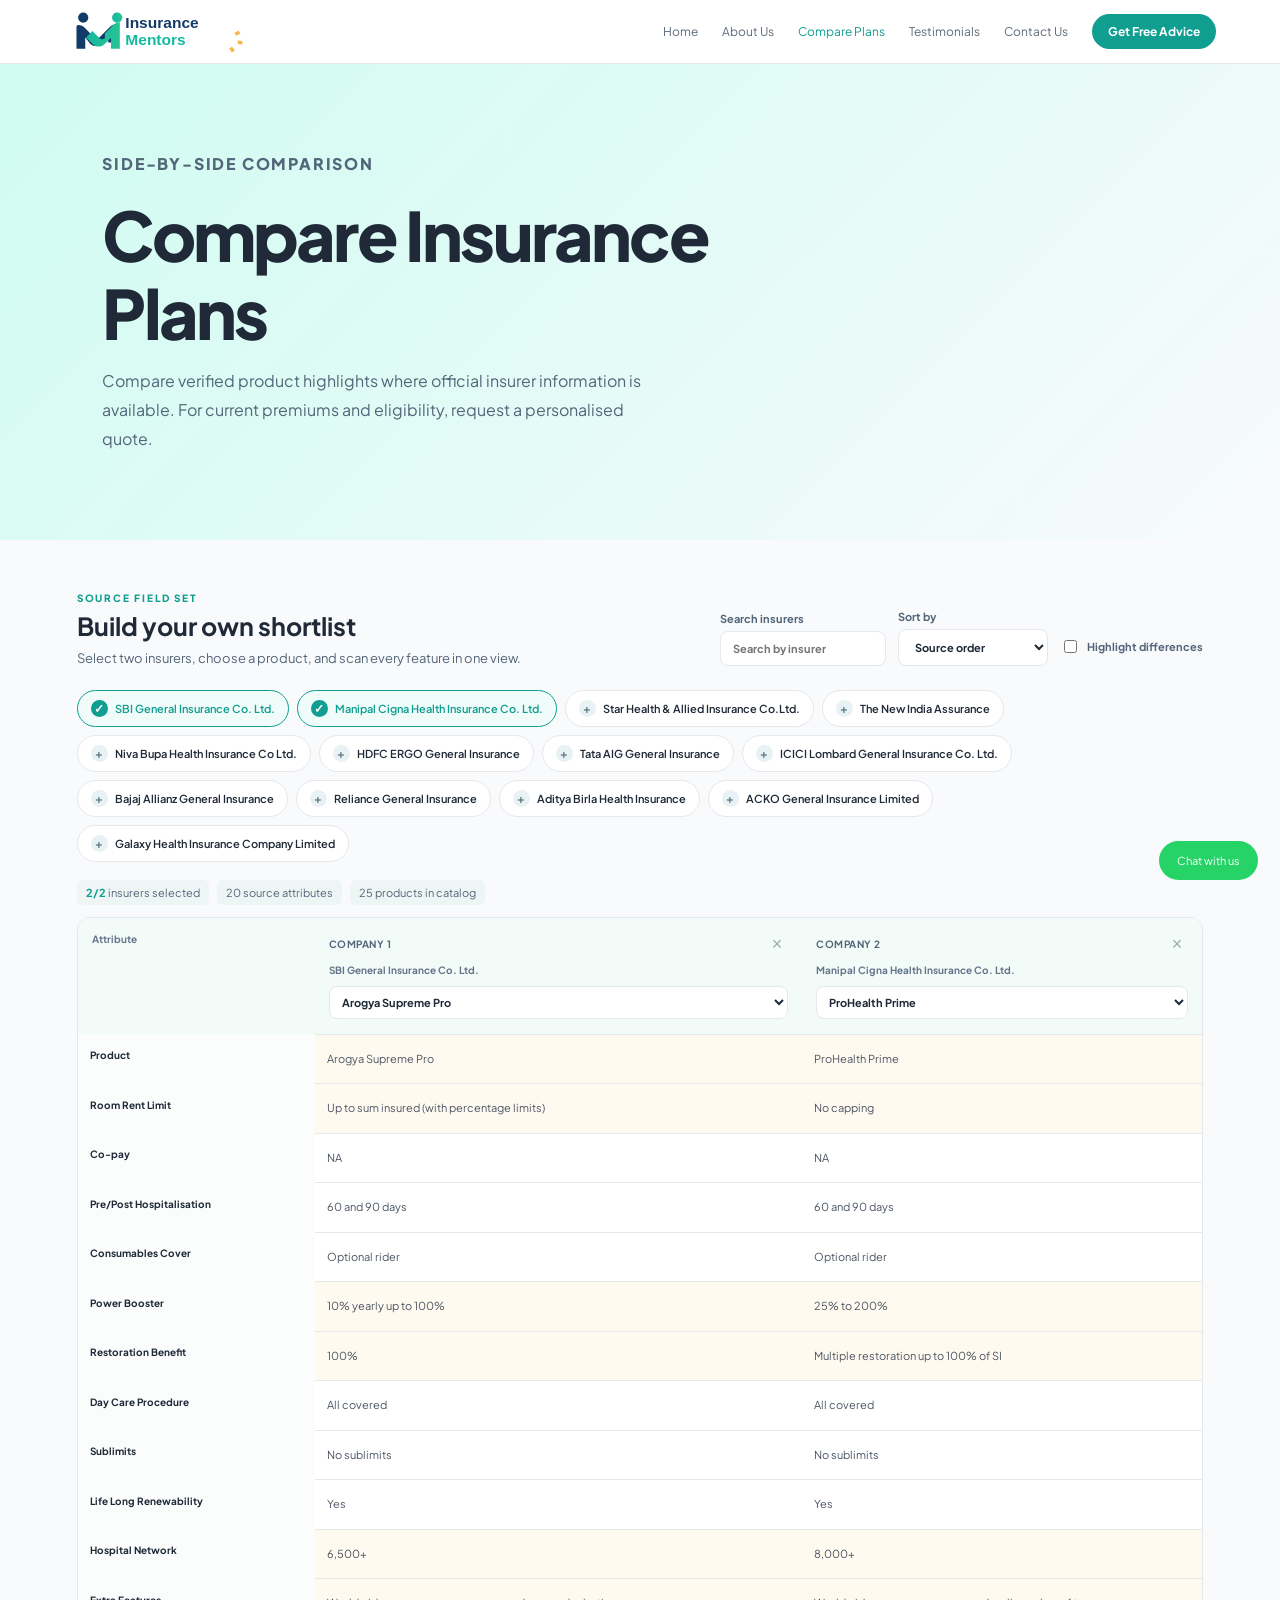
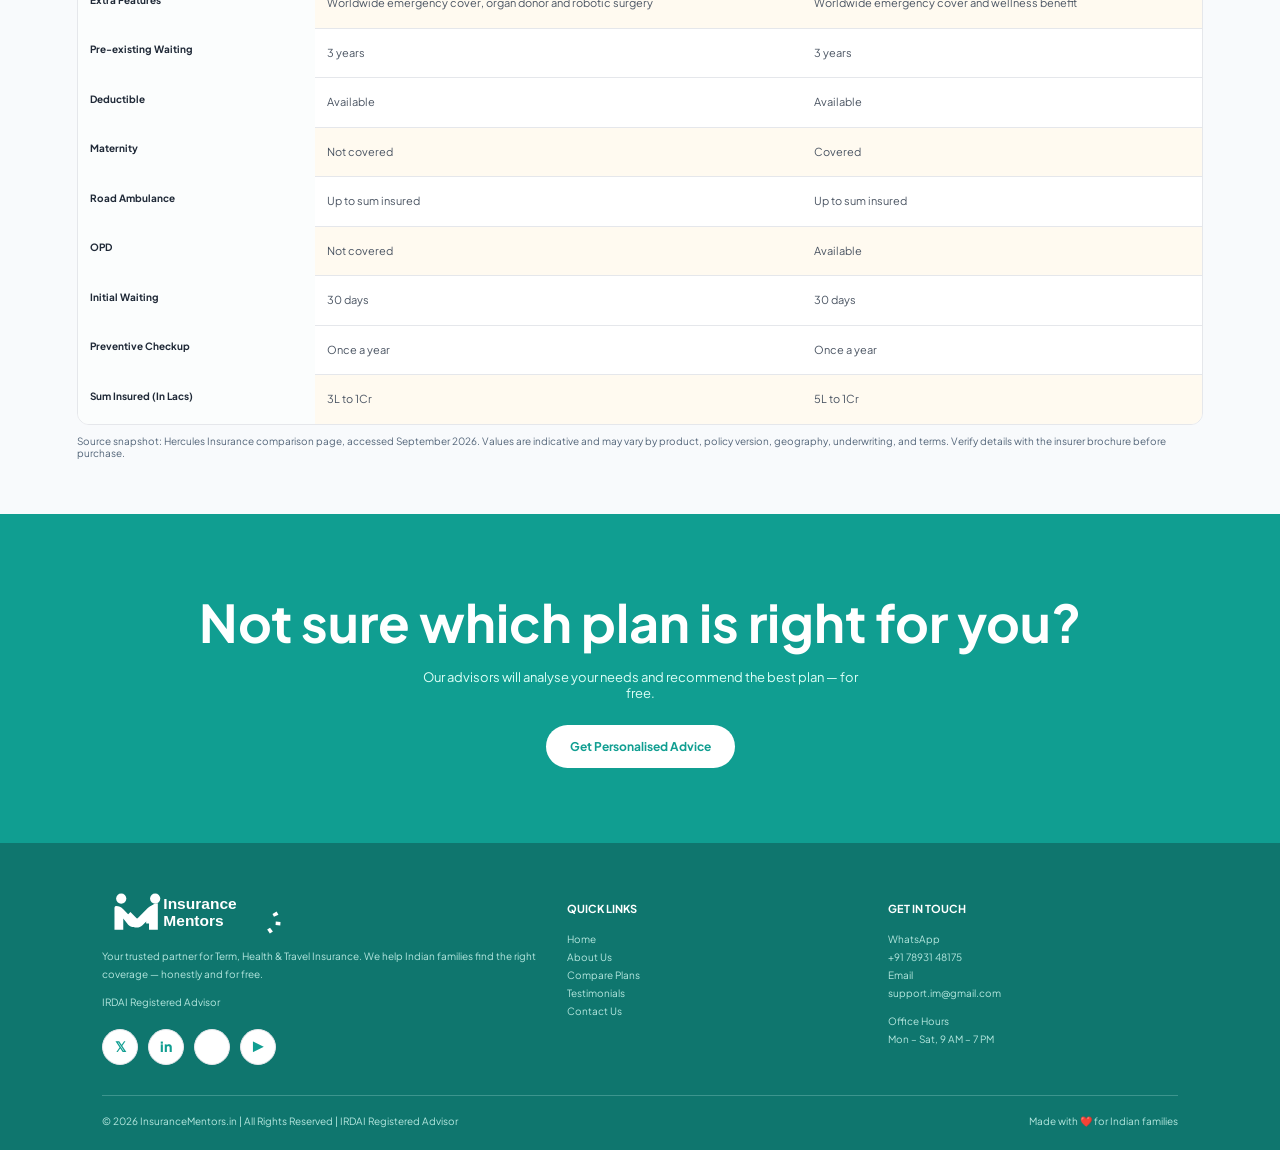
==== compare.html @ f5899019 "initial commit" ====
<!doctype html><html lang="en"><head><meta charset="UTF-8"><meta name="viewport" content="width=device-width,initial-scale=1"><title>Compare Insurance Plans | InsuranceMentors.in</title><link rel="stylesheet" href="site.css"><link rel="stylesheet" href="exact-overrides.css"><link rel="stylesheet" href="comparison-overrides.css"></head><body><script src="site.js"></script><script src="exact-sections.js"></script><script src="comparison-interactive.js"></script></body></html>
---- site.css ----
@import url('https://fonts.googleapis.com/css2?family=Plus+Jakarta+Sans:wght@400;500;600;700;800&display=swap');:root{--teal:#109e91;--dark:#1f2937;--muted:#536579;--mint:#cffcf1;--bg:#f8fafc;--line:#e5e7eb;--font:'Plus Jakarta Sans',Arial,sans-serif}*{box-sizing:border-box}html,body{margin:0}body{font-family:var(--font);color:var(--dark);background:var(--bg)}a{text-decoration:none;color:inherit}.site{min-height:100vh;overflow:hidden}.header{height:64px;background:#fff;border-bottom:1px solid var(--line);display:flex;align-items:center;justify-content:space-between;padding:0 clamp(16px,5vw,80px);position:relative;z-index:5}.brand{display:flex;align-items:center;gap:8px;font-weight:800;font-size:17px;letter-spacing:-.7px}.brand b{color:var(--teal)}.brand small{font-size:10px;color:var(--teal)}.mark{height:36px;width:28px;border:2px solid #176b88;border-radius:16px 16px 13px 13px;display:grid;place-items:center;color:#26b963;font-size:12px}.nav{display:flex;align-items:center;gap:24px;color:#5e6b79;font-size:12px}.nav a:hover,.nav .active{color:var(--teal)}.nav-cta{background:var(--teal);color:#fff!important;border-radius:999px;padding:10px 16px;font-weight:700}.menu{display:none;border:0;background:none;color:var(--teal);font-size:20px}.hero{min-height:calc(100vh - 64px);background:linear-gradient(135deg,#cffcf1,#f8fafc 60%);position:relative;display:flex;align-items:center;padding:65px clamp(16px,8vw,128px)}.hero:after{content:'';position:absolute;width:min(380px,48vw);height:min(300px,40vw);right:6%;top:10%;background:#a9ddd9;border-radius:46% 54% 52% 48%/47% 43% 57% 53%;opacity:.75;transform:rotate(-13deg)}.hero-copy{position:relative;z-index:1;max-width:650px}.badge{display:inline-flex;border-radius:999px;padding:8px 14px;background:#bff0e7;color:#1a8b83;font-size:12px;font-weight:600;margin-bottom:28px}.hero h1,.page-hero h1{font-size:clamp(38px,5.4vw,68px);line-height:1.15;letter-spacing:-2.8px;margin:0;font-weight:800}.hero h1 em,.page-hero h1 em,h2 em{font-style:normal;color:var(--teal)}.hero p,.page-hero p{color:var(--muted);font-size:16px;line-height:1.8;max-width:570px}.actions{display:flex;gap:16px;align-items:center}.btn{display:inline-flex;border:0;align-items:center;justify-content:center;border-radius:999px;padding:14px 24px;font-weight:700;font-size:12px;cursor:pointer}.btn-primary{background:var(--teal);color:#fff}.btn-outline{border:2px solid var(--teal);color:var(--teal)}.trust{display:flex;align-items:center;gap:9px;margin-top:30px}.trust b{height:31px;width:31px;border-radius:50%;background:#1a9e8e;color:#fff;font-size:9px;display:grid;place-items:center;border:2px solid #fff;margin-left:-7px}.trust b:first-child{margin-left:0}.trust span{color:#f59e0b;letter-spacing:2px;margin-left:8px}.trust small{display:block;color:#64748b;font-size:9px;letter-spacing:0}.stats{display:grid;grid-template-columns:repeat(4,1fr);background:#fff;border-block:1px solid var(--line);padding:28px clamp(16px,8vw,128px)}.stats b{text-align:center;color:var(--teal);font-size:25px;border-right:1px solid var(--line)}.stats b:last-child{border:0}.stats small{display:block;color:#64748b;font-size:10px;font-weight:400}.section{padding:80px clamp(16px,8vw,128px)}.center{text-align:center;max-width:650px;margin:0 auto 42px}.eyebrow{color:var(--teal);font-size:10px;font-weight:800;letter-spacing:1.8px;text-transform:uppercase}.center h2,.section h2{font-size:clamp(31px,4.4vw,52px);line-height:1.14;letter-spacing:-1.8px;margin:12px 0}.center p,.section>p{color:var(--muted);font-size:13px;line-height:1.8}.cards{display:grid;grid-template-columns:repeat(3,1fr);gap:18px}.cards article,.review-grid article{background:#fff;border:1px solid var(--line);border-radius:16px;padding:24px}.cards article:first-child{background:#effdfa}.cards h3{font-size:18px}.cards p,.review-grid p{font-size:12px;color:var(--muted);line-height:1.7}.cards a{color:var(--teal);font-size:11px;font-weight:700}.story{background:#e9fffa;display:grid;grid-template-columns:1fr 1fr;gap:65px}.story blockquote{background:#fff;border-radius:18px;padding:28px;font-size:19px;line-height:1.6;color:#334155;margin:18px 0}.story small,.contact-info small{display:block;color:#64748b;font-size:10px}.reasons{display:grid;grid-template-columns:1fr 1fr;gap:14px}.reasons article{background:#fff;border:1px solid #d7f1ea;border-radius:12px;padding:16px}.reasons h3{font-size:13px}.reasons p{font-size:11px;color:var(--muted);line-height:1.55}.partners{text-align:center;background:#fff;border-block:1px solid var(--line);padding:40px 16px}.partners p{font-size:10px;color:#64748b;letter-spacing:1.5px}.partners b{display:inline-block;color:#64748b;margin:10px 20px;font-size:13px}.quick{text-align:center;background:#fff;padding:55px 16px}.quick h2{font-size:30px}.quick p,.cta p{color:var(--muted);font-size:13px}.cta{padding:75px 16px;text-align:center;background:var(--teal);color:#fff}.cta h2{font-size:clamp(32px,4.5vw,52px);margin:0}.cta p{color:#ddfff7;max-width:450px;margin:14px auto 24px}.cta .btn{background:#fff;color:var(--teal)}.footer{background:#0f766e;color:#d9fffa;padding:45px clamp(16px,8vw,128px) 20px;display:grid;grid-template-columns:1.5fr 1fr 1fr;gap:30px}.footer-brand{font-size:18px;font-weight:800;color:#fff}.footer h4{font-size:11px;color:#fff}.footer p,.footer a,.footer small{display:block;font-size:10px;color:#b5e7df;line-height:1.8}.footer-bottom{grid-column:1/-1;border-top:1px solid #3d958e;padding-top:16px;display:flex;justify-content:space-between}.page-hero{background:linear-gradient(135deg,#cffcf1,#f8fafc);padding:70px clamp(16px,8vw,128px)}.page-hero h1{max-width:700px}.compare-body{padding:45px clamp(16px,6vw,96px);background:var(--bg)}.tabs{display:flex;gap:0;border-bottom:1px solid var(--line);margin-bottom:30px}.tab{border:0;background:#fff;color:#64748b;padding:14px 25px;font-weight:700;cursor:pointer}.tab.active{background:var(--teal);color:#fff}.compare-body h2{font-size:25px;margin-bottom:4px}.compare-body>p{color:var(--muted);font-size:11px}.table-wrap{overflow:auto;background:#fff;border:1px solid var(--line);border-radius:10px}.table-wrap table{width:100%;min-width:900px;border-collapse:collapse;font-size:11px}.table-wrap th{text-align:left;background:#f0fdfa;color:#64748b;padding:15px 12px;font-size:10px}.table-wrap td{padding:16px 12px;border-top:1px solid var(--line);color:#4b5563}.table-wrap td b,.table-wrap td strong{color:var(--teal)}.table-wrap td small{display:block;color:#94a3b8;font-size:9px}.table-wrap td a{background:var(--teal);color:#fff;border-radius:999px;padding:7px 11px;font-size:10px}.disclaimer{font-size:10px!important}.about-copy,.timeline,.values{max-width:1000px;margin:auto}.about-copy h2,.timeline h2,.values h2{font-size:36px}.about-copy p,.about-copy li,.timeline p{color:var(--muted);font-size:13px;line-height:1.8}.timeline{display:grid;grid-template-columns:repeat(3,1fr);gap:18px}.timeline>.eyebrow,.timeline>h2{grid-column:1/-1}.timeline article{background:#fff;padding:18px;border-radius:12px;border:1px solid var(--line)}.timeline article>b{color:var(--teal);font-size:24px}.timeline h3{font-size:15px}.values .cards{grid-template-columns:repeat(3,1fr)}.reviews{max-width:1100px;margin:auto}.reviews>h2{text-align:center;color:var(--teal)}.reviews>h2 small{font-size:11px;color:#64748b;display:block;font-weight:400}.review-grid{display:grid;grid-template-columns:repeat(3,1fr);gap:15px}.review-grid article>b{background:var(--teal);color:#fff;border-radius:50%;height:36px;width:36px;display:grid;place-items:center;font-size:10px}.review-grid h3{font-size:14px;margin-bottom:0}.review-grid em{font-size:10px;color:var(--teal);font-style:normal}.contact{display:grid;grid-template-columns:1.2fr .8fr;gap:55px}.form{background:#fff;border-radius:16px;padding:25px;border:1px solid var(--line)}.form h2{font-size:25px}.form-grid{display:grid;grid-template-columns:1fr 1fr;gap:15px}.form label{font-size:10px;color:#64748b}.form input,.form select,.form textarea{display:block;width:100%;border:0;border-bottom:1px solid #cbd5e1;padding:9px 0;font:inherit;font-size:12px;outline:0}.form textarea{resize:vertical}.form-grid label:nth-child(5),.form-grid label:nth-child(6),.form-grid label:nth-child(7){grid-column:1/-1}.success{display:none;background:#e9fffa;padding:12px;font-size:11px;color:#0f766e;margin-top:13px}.success.show{display:block}.contact-info{padding:20px}.contact-info b{display:block;color:#0f766e;margin:20px 0}.contact-info li{color:var(--muted);font-size:12px;margin:12px}.whatsapp{position:fixed;right:22px;bottom:20px;border-radius:999px;background:#25d366;color:#fff;padding:13px 18px;font-size:11px;z-index:10}@media(max-width:800px){.nav{display:none;position:absolute;top:63px;left:12px;right:12px;flex-direction:column;align-items:stretch;background:#fff;padding:15px;border:1px solid var(--line);border-radius:12px}.nav.open{display:flex}.menu{display:block}.hero{padding-top:55px}.hero h1{font-size:40px}.stats{grid-template-columns:1fr 1fr;gap:16px}.stats b:nth-child(2){border:0}.cards,.story,.contact,.values .cards{grid-template-columns:1fr}.timeline,.review-grid{grid-template-columns:1fr 1fr}.footer{grid-template-columns:1fr 1fr}.footer-bottom{display:block}.footer-bottom small{margin-top:6px}.tabs{overflow:auto}.tab{white-space:nowrap;padding:12px 16px}.form-grid{grid-template-columns:1fr}.form-grid label:nth-child(n){grid-column:1}.about-copy h2,.timeline h2,.values h2{font-size:30px}}
---- exact-overrides.css ----
.hero-offers{position:absolute;right:7%;bottom:10%;z-index:2;display:flex;gap:12px}.hero-offer{background:#fff;border:1px solid #e5e7eb;border-radius:14px;min-width:135px;padding:14px 15px;box-shadow:0 10px 24px #0f766e14}.hero-offer strong{display:block;color:#0f766e;font-size:12px}.hero-offer span{display:block;color:#64748b;font-size:10px;margin-top:4px}.about-stats{display:grid;grid-template-columns:repeat(4,1fr);gap:0;background:#fff;border:1px solid var(--line);border-radius:16px;margin:30px auto 0;max-width:1000px}.about-stat{text-align:center;padding:22px 10px;border-right:1px solid var(--line)}.about-stat:last-child{border:0}.about-stat strong{display:block;color:var(--teal);font-size:25px}.about-stat span{display:block;color:#64748b;font-size:10px}.advisors{max-width:1000px;margin:auto}.advisor-grid{display:grid;grid-template-columns:repeat(3,1fr);gap:18px}.advisor-card{background:#fff;border:1px solid var(--line);border-radius:16px;padding:22px;text-align:center}.advisor-card .advisor-avatar{height:58px;width:58px;margin:auto;border-radius:50%;background:#d5f7ef;color:var(--teal);display:grid;place-items:center;font-weight:800}.advisor-card h3{font-size:15px;margin:14px 0 4px}.advisor-card p,.advisor-card small{display:block;color:#64748b;font-size:11px;margin:4px 0}.advisor-card small{color:var(--teal)}@media(max-width:800px){.hero-offers{position:relative;right:auto;bottom:auto;margin-top:34px;display:grid;grid-template-columns:repeat(3,1fr);gap:7px}.hero-offer{min-width:0;padding:10px}.hero-offer strong{font-size:10px}.hero-offer span{font-size:8px}.about-stats{grid-template-columns:1fr 1fr}.about-stat:nth-child(2){border-right:0}.advisor-grid{grid-template-columns:1fr}}.social-links{display:flex;gap:10px;margin-top:18px}.social-links a{width:36px;height:36px;display:grid;place-items:center;border:1px solid var(--line);border-radius:50%;background:#fff;color:var(--teal);font-size:14px;font-weight:800;transition:transform .2s ease,background .2s ease}.social-links img{width:17px;height:17px}.social-links a:hover{background:var(--mint);transform:translateY(-2px)}
---- comparison-overrides.css ----
.comparison-empty{padding:48px 24px;text-align:center;background:#fff;border:1px solid var(--line);border-radius:16px}.comparison-empty h3{font-size:22px;margin:0 0 10px}.comparison-empty p{max-width:520px;margin:0 auto 22px;color:#64748b;font-size:13px;line-height:1.7}.comparison-empty .btn{display:inline-flex}
.compare-toolbar{display:flex;justify-content:space-between;gap:28px;align-items:end;margin-bottom:24px}.compare-toolbar-copy h2{margin:4px 0 8px;font-size:25px}.compare-toolbar-copy p{margin:0;color:var(--muted);font-size:13px}.compare-actions{display:flex;align-items:end;gap:12px;flex-wrap:wrap}.search-box,.sort-box{display:grid;gap:6px;color:var(--muted);font-size:11px;font-weight:700}.search-box input,.sort-box select,.product-select{border:1px solid var(--line);border-radius:8px;background:#fff;color:var(--dark);font:inherit;padding:10px 12px;min-width:150px}.search-box input:focus,.sort-box select:focus,.product-select:focus{outline:2px solid var(--mint);border-color:var(--teal)}.switch{display:flex;align-items:center;gap:7px;color:var(--muted);font-size:11px;font-weight:700;white-space:nowrap;padding-bottom:10px}.switch input{accent-color:var(--teal)}.insurer-picker{display:flex;gap:8px;flex-wrap:wrap;margin-bottom:18px}.insurer-chip{display:inline-flex;align-items:center;gap:7px;border:1px solid var(--line);background:#fff;border-radius:999px;padding:9px 13px;color:var(--dark);font:600 11px var(--font);cursor:pointer}.insurer-chip:hover,.insurer-chip.selected{border-color:var(--teal);color:var(--teal);background:#effcf9}.chip-check{display:grid;place-items:center;width:17px;height:17px;border-radius:50%;background:#e8f1f3;color:#52727a;font-size:12px}.selected .chip-check{background:var(--teal);color:#fff}.comparison-summary{display:flex;gap:8px;flex-wrap:wrap;margin:0 0 12px;color:var(--muted);font-size:11px}.comparison-summary span{background:#eef5f5;border-radius:6px;padding:6px 9px}.comparison-summary b{color:var(--teal)}.interactive-table{border-radius:12px}.interactive-table table{min-width:880px}.interactive-table th,.interactive-table td{vertical-align:top}.interactive-table thead th{background:#f2fbf8;padding:15px 14px}.interactive-table thead th:first-child{min-width:170px}.interactive-table tbody th{font-weight:700;color:var(--dark);background:#fbfdfd}.interactive-table td{line-height:1.5;min-width:175px}.selected-company{display:flex;justify-content:space-between;align-items:center;color:var(--muted);font-size:10px;text-transform:uppercase;letter-spacing:.5px;margin-bottom:8px}.selected-company strong{display:block}.remove-company{border:0;background:transparent;color:#9aaab4;font-size:18px;cursor:pointer}.remove-company:hover{color:#e05252}.product-select{display:block;width:100%;min-width:0;margin-top:10px;padding:8px;font-size:11px}.empty-column{color:#9aaab4;font-weight:500}.empty-cell{text-align:center;color:#a4b2ba}.interactive-table tr.is-different td{background:#fffaf0}.show-differences tr:not(.is-different) td,.show-differences tr:not(.is-different) th{opacity:.58}.show-differences tr.is-different td{box-shadow:inset 3px 0 #efb84b}@media(max-width:820px){.compare-toolbar{display:block}.compare-actions{margin-top:18px;align-items:stretch}.search-box{flex:1}.search-box input{width:100%}.switch{padding-bottom:0}.compare-body{padding-left:16px;padding-right:16px}.interactive-table{overflow-x:auto}.interactive-table table{min-width:760px}}
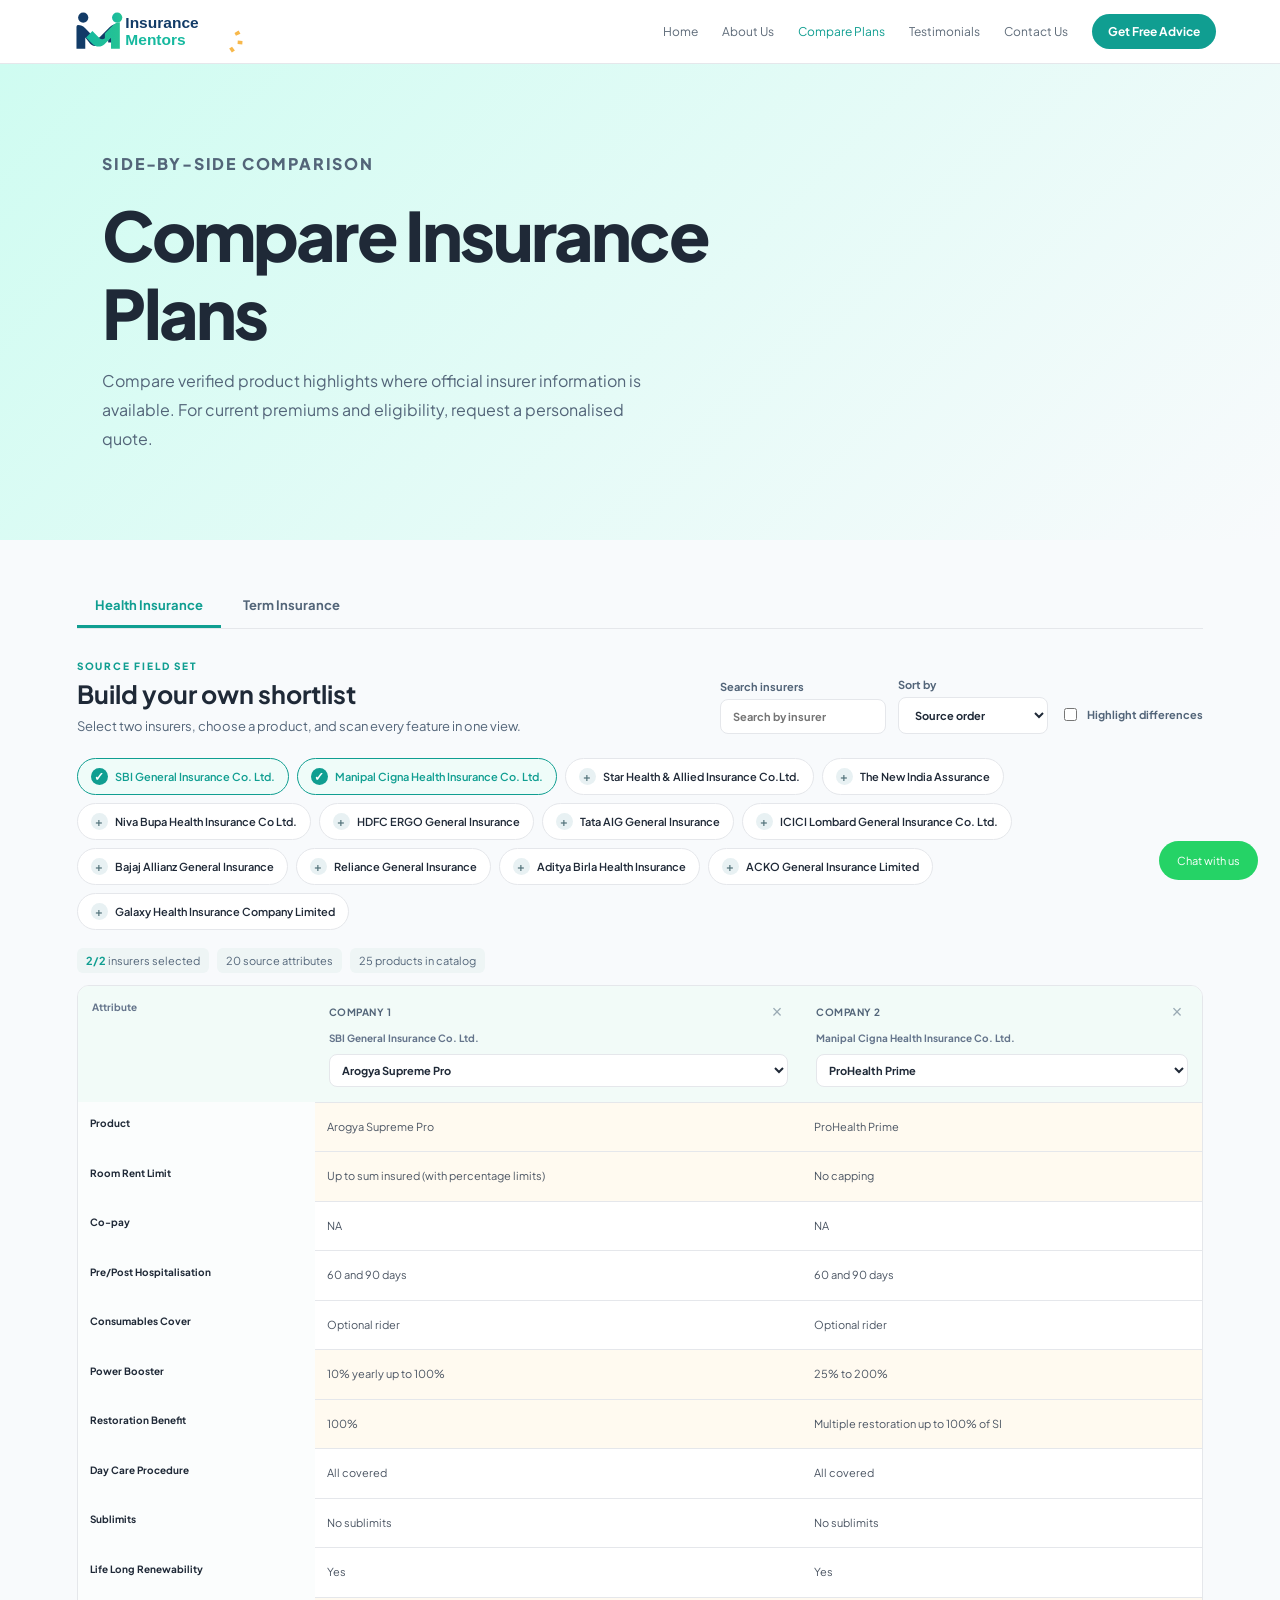
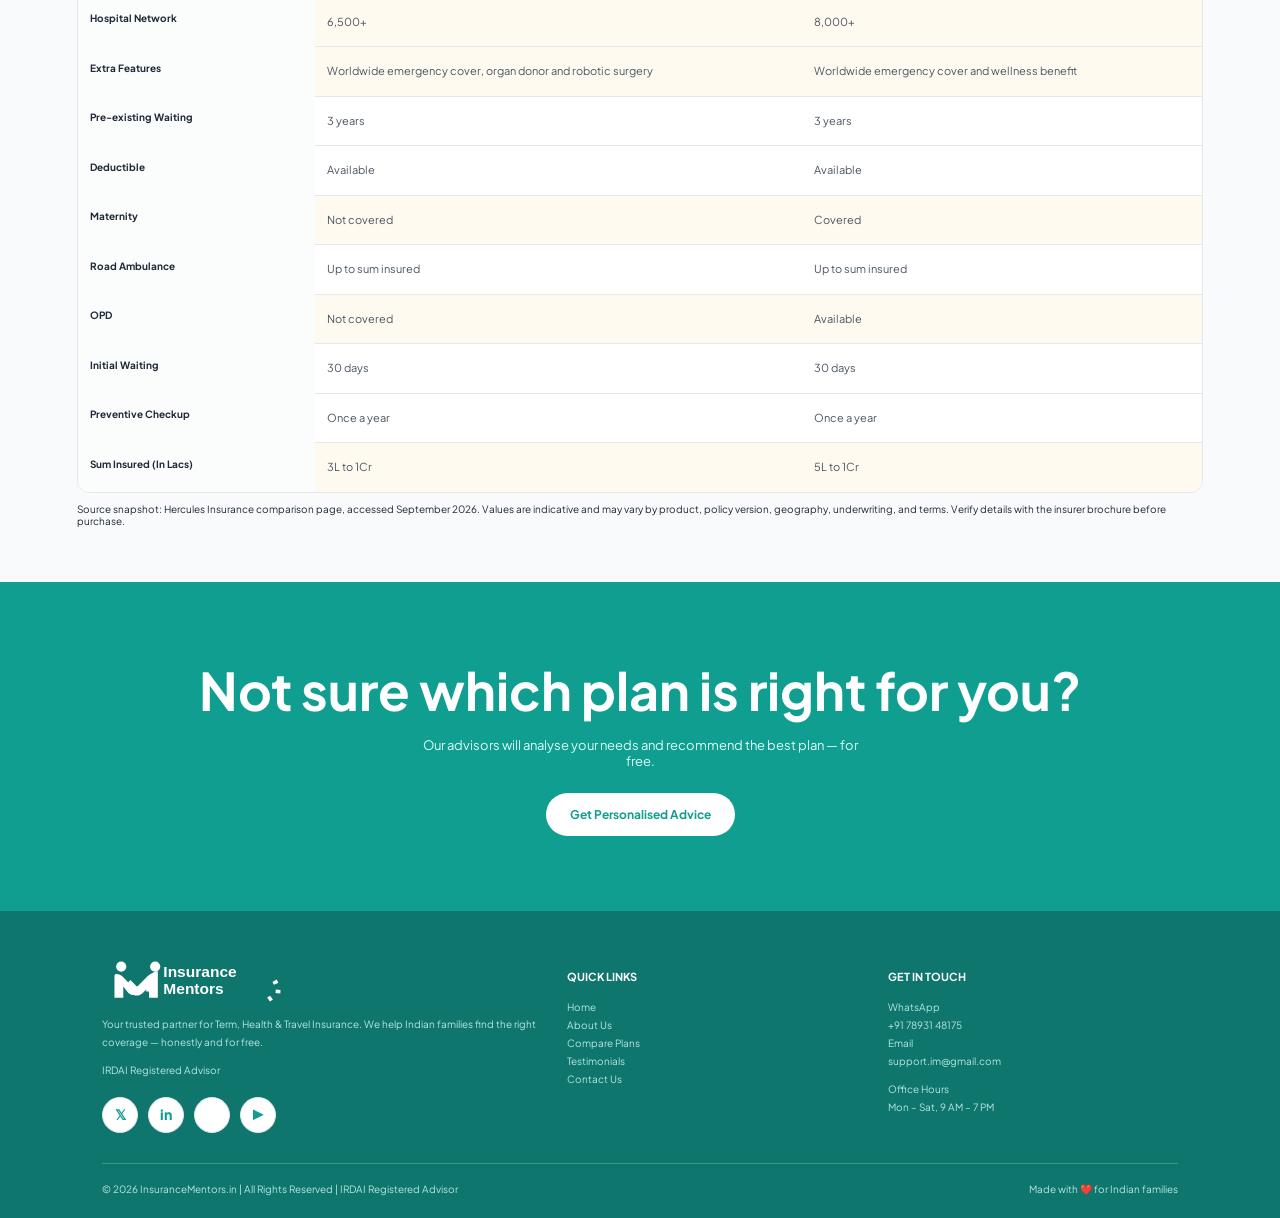
==== commit 0907a4d7: "term insurance comparision added" ====
--- a/compare.html
+++ b/compare.html
@@ -1 +1 @@
-<!doctype html><html lang="en"><head><meta charset="UTF-8"><meta name="viewport" content="width=device-width,initial-scale=1"><title>Compare Insurance Plans | InsuranceMentors.in</title><link rel="stylesheet" href="site.css"><link rel="stylesheet" href="exact-overrides.css"><link rel="stylesheet" href="comparison-overrides.css"></head><body><script src="site.js"></script><script src="exact-sections.js"></script><script src="comparison-interactive.js"></script></body></html>+<!doctype html><html lang="en"><head><meta charset="UTF-8"><meta name="viewport" content="width=device-width,initial-scale=1"><title>Compare Insurance Plans | InsuranceMentors.in</title><link rel="stylesheet" href="site.css"><link rel="stylesheet" href="exact-overrides.css"><link rel="stylesheet" href="comparison-overrides.css"></head><body><script src="site.js"></script><script src="exact-sections.js"></script><script src="term-comparison-data.js"></script><script src="comparison-interactive.js"></script></body></html>
--- a/comparison-overrides.css
+++ b/comparison-overrides.css
@@ -1,2 +1,3 @@
 .comparison-empty{padding:48px 24px;text-align:center;background:#fff;border:1px solid var(--line);border-radius:16px}.comparison-empty h3{font-size:22px;margin:0 0 10px}.comparison-empty p{max-width:520px;margin:0 auto 22px;color:#64748b;font-size:13px;line-height:1.7}.comparison-empty .btn{display:inline-flex}
+.comparison-mode-tabs{display:flex;gap:4px;margin-bottom:24px;border-bottom:1px solid var(--line)}.comparison-mode-tab{border:0;border-bottom:3px solid transparent;background:transparent;color:var(--muted);font:700 13px var(--font);padding:12px 18px;cursor:pointer}.comparison-mode-tab:hover,.comparison-mode-tab.active{color:var(--teal);border-bottom-color:var(--teal)}.comparison-mode-tab:focus-visible{outline:2px solid var(--mint);outline-offset:2px}.term-comparison-heading{margin-bottom:18px}.term-comparison-heading h2{margin:4px 0 8px;font-size:25px}.term-comparison-heading p{max-width:900px;line-height:1.6}.interactive-table.term-table table{min-width:1540px}.term-table thead th{min-width:190px}.term-table thead th:first-child{min-width:220px}.term-table tbody th{min-width:220px}.term-product{display:block;color:var(--muted);font-size:11px;font-weight:500;line-height:1.45;margin-top:6px}.term-table td{min-width:190px}
 .compare-toolbar{display:flex;justify-content:space-between;gap:28px;align-items:end;margin-bottom:24px}.compare-toolbar-copy h2{margin:4px 0 8px;font-size:25px}.compare-toolbar-copy p{margin:0;color:var(--muted);font-size:13px}.compare-actions{display:flex;align-items:end;gap:12px;flex-wrap:wrap}.search-box,.sort-box{display:grid;gap:6px;color:var(--muted);font-size:11px;font-weight:700}.search-box input,.sort-box select,.product-select{border:1px solid var(--line);border-radius:8px;background:#fff;color:var(--dark);font:inherit;padding:10px 12px;min-width:150px}.search-box input:focus,.sort-box select:focus,.product-select:focus{outline:2px solid var(--mint);border-color:var(--teal)}.switch{display:flex;align-items:center;gap:7px;color:var(--muted);font-size:11px;font-weight:700;white-space:nowrap;padding-bottom:10px}.switch input{accent-color:var(--teal)}.insurer-picker{display:flex;gap:8px;flex-wrap:wrap;margin-bottom:18px}.insurer-chip{display:inline-flex;align-items:center;gap:7px;border:1px solid var(--line);background:#fff;border-radius:999px;padding:9px 13px;color:var(--dark);font:600 11px var(--font);cursor:pointer}.insurer-chip:hover,.insurer-chip.selected{border-color:var(--teal);color:var(--teal);background:#effcf9}.chip-check{display:grid;place-items:center;width:17px;height:17px;border-radius:50%;background:#e8f1f3;color:#52727a;font-size:12px}.selected .chip-check{background:var(--teal);color:#fff}.comparison-summary{display:flex;gap:8px;flex-wrap:wrap;margin:0 0 12px;color:var(--muted);font-size:11px}.comparison-summary span{background:#eef5f5;border-radius:6px;padding:6px 9px}.comparison-summary b{color:var(--teal)}.interactive-table{border-radius:12px}.interactive-table table{min-width:880px}.interactive-table th,.interactive-table td{vertical-align:top}.interactive-table thead th{background:#f2fbf8;padding:15px 14px}.interactive-table thead th:first-child{min-width:170px}.interactive-table tbody th{font-weight:700;color:var(--dark);background:#fbfdfd}.interactive-table td{line-height:1.5;min-width:175px}.selected-company{display:flex;justify-content:space-between;align-items:center;color:var(--muted);font-size:10px;text-transform:uppercase;letter-spacing:.5px;margin-bottom:8px}.selected-company strong{display:block}.remove-company{border:0;background:transparent;color:#9aaab4;font-size:18px;cursor:pointer}.remove-company:hover{color:#e05252}.product-select{display:block;width:100%;min-width:0;margin-top:10px;padding:8px;font-size:11px}.empty-column{color:#9aaab4;font-weight:500}.empty-cell{text-align:center;color:#a4b2ba}.interactive-table tr.is-different td{background:#fffaf0}.show-differences tr:not(.is-different) td,.show-differences tr:not(.is-different) th{opacity:.58}.show-differences tr.is-different td{box-shadow:inset 3px 0 #efb84b}@media(max-width:820px){.compare-toolbar{display:block}.compare-actions{margin-top:18px;align-items:stretch}.search-box{flex:1}.search-box input{width:100%}.switch{padding-bottom:0}.compare-body{padding-left:16px;padding-right:16px}.interactive-table{overflow-x:auto}.interactive-table table{min-width:760px}}
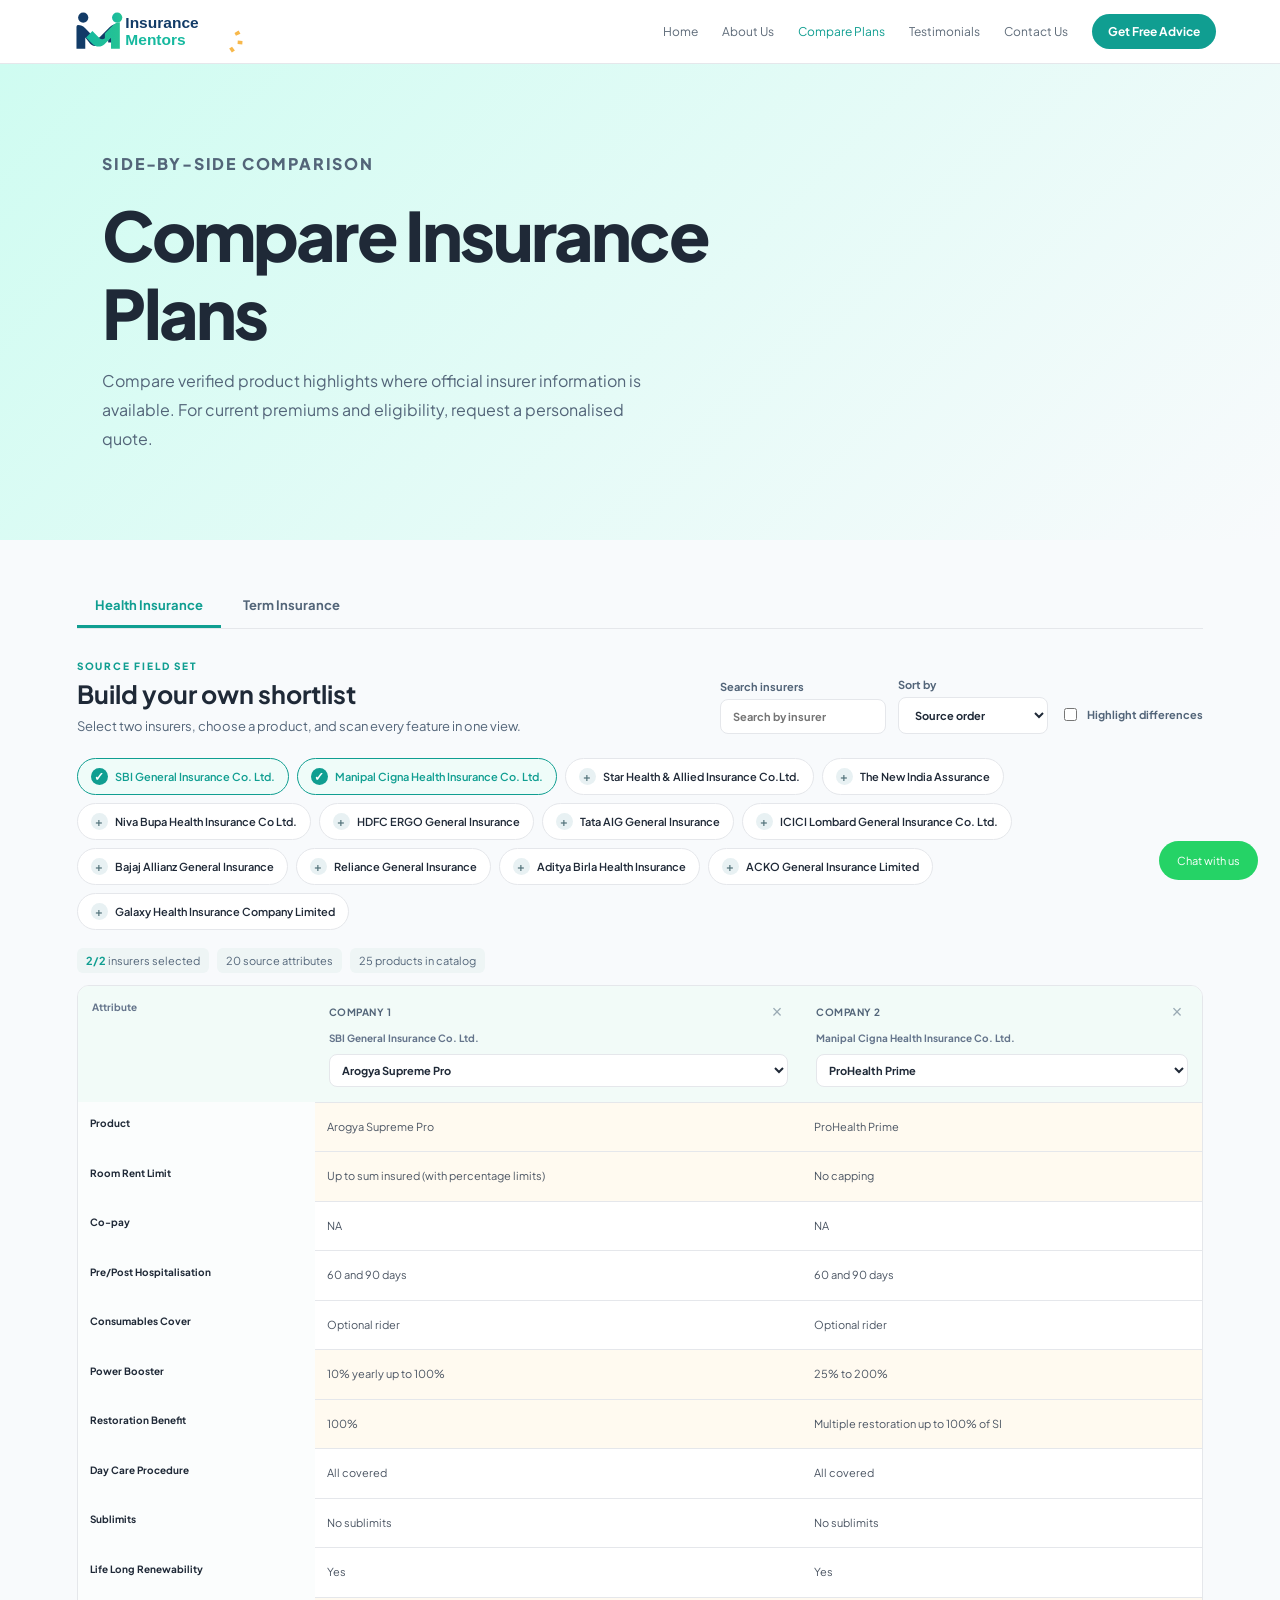
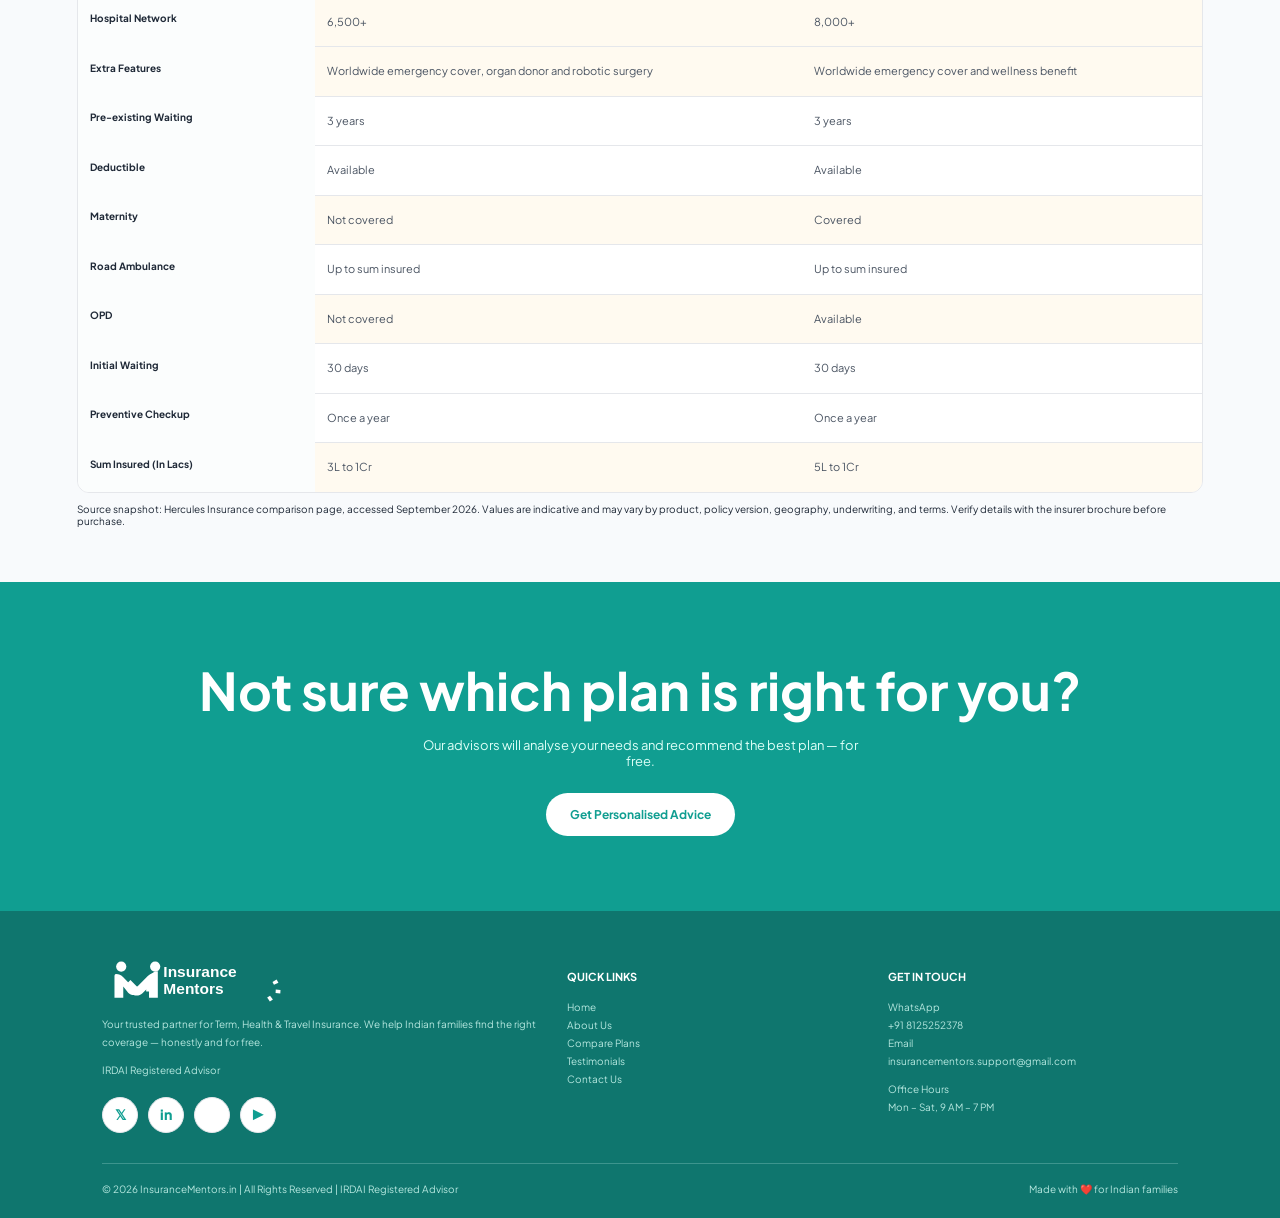
==== commit a4d384fa: "term plan changes" ====
--- a/compare.html
+++ b/compare.html
@@ -1 +1 @@
-<!doctype html><html lang="en"><head><meta charset="UTF-8"><meta name="viewport" content="width=device-width,initial-scale=1"><title>Compare Insurance Plans | InsuranceMentors.in</title><link rel="stylesheet" href="site.css"><link rel="stylesheet" href="exact-overrides.css"><link rel="stylesheet" href="comparison-overrides.css"></head><body><script src="site.js"></script><script src="exact-sections.js"></script><script src="term-comparison-data.js"></script><script src="comparison-interactive.js"></script></body></html>+<!doctype html><html lang="en"><head><meta charset="UTF-8"><meta name="viewport" content="width=device-width,initial-scale=1"><title>Compare Insurance Plans | InsuranceMentors.in</title><link rel="stylesheet" href="site.css"><link rel="stylesheet" href="exact-overrides.css"><link rel="stylesheet" href="comparison-overrides.css"></head><body><script src="term-comparison-data.js"></script><script src="site.js"></script><script src="exact-sections.js"></script><script src="comparison-interactive.js"></script></body></html>
--- a/comparison-overrides.css
+++ b/comparison-overrides.css
@@ -1,3 +1,3 @@
-.comparison-empty{padding:48px 24px;text-align:center;background:#fff;border:1px solid var(--line);border-radius:16px}.comparison-empty h3{font-size:22px;margin:0 0 10px}.comparison-empty p{max-width:520px;margin:0 auto 22px;color:#64748b;font-size:13px;line-height:1.7}.comparison-empty .btn{display:inline-flex}
+.term-benefit-highlight{display:inline;padding:2px 5px;background:#fff0b8;color:#6b4b00;border:1px solid #e7c85b;border-radius:4px;font-weight:700;box-decoration-break:clone;-webkit-box-decoration-break:clone}.comparison-empty{padding:48px 24px;text-align:center;background:#fff;border:1px solid var(--line);border-radius:16px}.comparison-empty h3{font-size:22px;margin:0 0 10px}.comparison-empty p{max-width:520px;margin:0 auto 22px;color:#64748b;font-size:13px;line-height:1.7}.comparison-empty .btn{display:inline-flex}
 .comparison-mode-tabs{display:flex;gap:4px;margin-bottom:24px;border-bottom:1px solid var(--line)}.comparison-mode-tab{border:0;border-bottom:3px solid transparent;background:transparent;color:var(--muted);font:700 13px var(--font);padding:12px 18px;cursor:pointer}.comparison-mode-tab:hover,.comparison-mode-tab.active{color:var(--teal);border-bottom-color:var(--teal)}.comparison-mode-tab:focus-visible{outline:2px solid var(--mint);outline-offset:2px}.term-comparison-heading{margin-bottom:18px}.term-comparison-heading h2{margin:4px 0 8px;font-size:25px}.term-comparison-heading p{max-width:900px;line-height:1.6}.interactive-table.term-table table{min-width:1540px}.term-table thead th{min-width:190px}.term-table thead th:first-child{min-width:220px}.term-table tbody th{min-width:220px}.term-product{display:block;color:var(--muted);font-size:11px;font-weight:500;line-height:1.45;margin-top:6px}.term-table td{min-width:190px}
 .compare-toolbar{display:flex;justify-content:space-between;gap:28px;align-items:end;margin-bottom:24px}.compare-toolbar-copy h2{margin:4px 0 8px;font-size:25px}.compare-toolbar-copy p{margin:0;color:var(--muted);font-size:13px}.compare-actions{display:flex;align-items:end;gap:12px;flex-wrap:wrap}.search-box,.sort-box{display:grid;gap:6px;color:var(--muted);font-size:11px;font-weight:700}.search-box input,.sort-box select,.product-select{border:1px solid var(--line);border-radius:8px;background:#fff;color:var(--dark);font:inherit;padding:10px 12px;min-width:150px}.search-box input:focus,.sort-box select:focus,.product-select:focus{outline:2px solid var(--mint);border-color:var(--teal)}.switch{display:flex;align-items:center;gap:7px;color:var(--muted);font-size:11px;font-weight:700;white-space:nowrap;padding-bottom:10px}.switch input{accent-color:var(--teal)}.insurer-picker{display:flex;gap:8px;flex-wrap:wrap;margin-bottom:18px}.insurer-chip{display:inline-flex;align-items:center;gap:7px;border:1px solid var(--line);background:#fff;border-radius:999px;padding:9px 13px;color:var(--dark);font:600 11px var(--font);cursor:pointer}.insurer-chip:hover,.insurer-chip.selected{border-color:var(--teal);color:var(--teal);background:#effcf9}.chip-check{display:grid;place-items:center;width:17px;height:17px;border-radius:50%;background:#e8f1f3;color:#52727a;font-size:12px}.selected .chip-check{background:var(--teal);color:#fff}.comparison-summary{display:flex;gap:8px;flex-wrap:wrap;margin:0 0 12px;color:var(--muted);font-size:11px}.comparison-summary span{background:#eef5f5;border-radius:6px;padding:6px 9px}.comparison-summary b{color:var(--teal)}.interactive-table{border-radius:12px}.interactive-table table{min-width:880px}.interactive-table th,.interactive-table td{vertical-align:top}.interactive-table thead th{background:#f2fbf8;padding:15px 14px}.interactive-table thead th:first-child{min-width:170px}.interactive-table tbody th{font-weight:700;color:var(--dark);background:#fbfdfd}.interactive-table td{line-height:1.5;min-width:175px}.selected-company{display:flex;justify-content:space-between;align-items:center;color:var(--muted);font-size:10px;text-transform:uppercase;letter-spacing:.5px;margin-bottom:8px}.selected-company strong{display:block}.remove-company{border:0;background:transparent;color:#9aaab4;font-size:18px;cursor:pointer}.remove-company:hover{color:#e05252}.product-select{display:block;width:100%;min-width:0;margin-top:10px;padding:8px;font-size:11px}.empty-column{color:#9aaab4;font-weight:500}.empty-cell{text-align:center;color:#a4b2ba}.interactive-table tr.is-different td{background:#fffaf0}.show-differences tr:not(.is-different) td,.show-differences tr:not(.is-different) th{opacity:.58}.show-differences tr.is-different td{box-shadow:inset 3px 0 #efb84b}@media(max-width:820px){.compare-toolbar{display:block}.compare-actions{margin-top:18px;align-items:stretch}.search-box{flex:1}.search-box input{width:100%}.switch{padding-bottom:0}.compare-body{padding-left:16px;padding-right:16px}.interactive-table{overflow-x:auto}.interactive-table table{min-width:760px}}
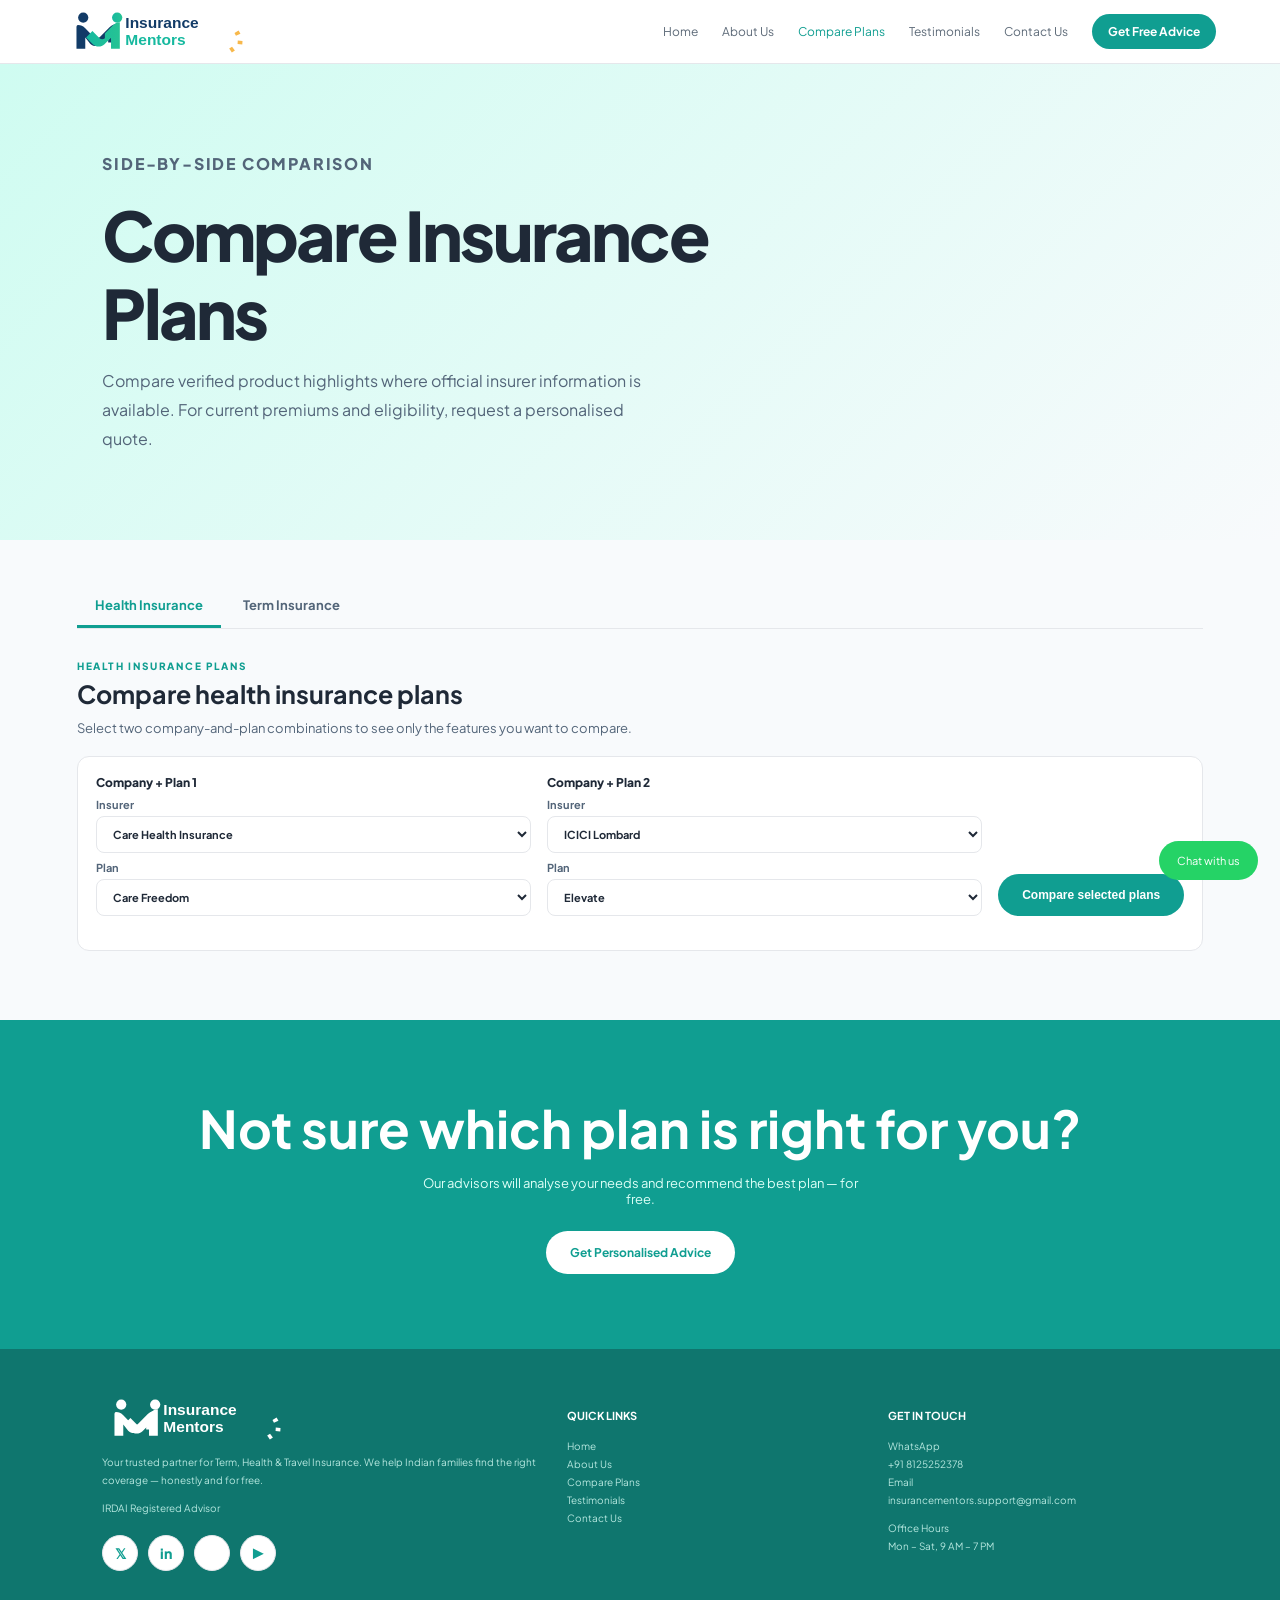
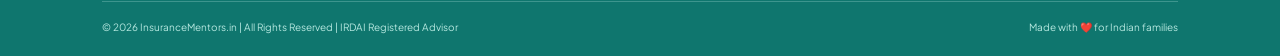
==== commit 43330a7b: "health insurance compares" ====
--- a/compare.html
+++ b/compare.html
@@ -1 +1 @@
-<!doctype html><html lang="en"><head><meta charset="UTF-8"><meta name="viewport" content="width=device-width,initial-scale=1"><title>Compare Insurance Plans | InsuranceMentors.in</title><link rel="stylesheet" href="site.css"><link rel="stylesheet" href="exact-overrides.css"><link rel="stylesheet" href="comparison-overrides.css"></head><body><script src="term-comparison-data.js"></script><script src="site.js"></script><script src="exact-sections.js"></script><script src="comparison-interactive.js"></script></body></html>+<!doctype html><html lang="en"><head><meta charset="UTF-8"><meta name="viewport" content="width=device-width,initial-scale=1"><title>Compare Insurance Plans | InsuranceMentors.in</title><link rel="stylesheet" href="site.css"><link rel="stylesheet" href="exact-overrides.css"><link rel="stylesheet" href="comparison-overrides.css"></head><body><script src="term-comparison-data.js"></script><script src="health-comparison-data.js"></script><script src="site.js"></script><script src="exact-sections.js"></script><script src="comparison-interactive.js"></script><script src="health-comparison-loader.js"></script></body></html>
--- a/comparison-overrides.css
+++ b/comparison-overrides.css
@@ -1,3 +1,5 @@
 .term-benefit-highlight{display:inline;padding:2px 5px;background:#fff0b8;color:#6b4b00;border:1px solid #e7c85b;border-radius:4px;font-weight:700;box-decoration-break:clone;-webkit-box-decoration-break:clone}.comparison-empty{padding:48px 24px;text-align:center;background:#fff;border:1px solid var(--line);border-radius:16px}.comparison-empty h3{font-size:22px;margin:0 0 10px}.comparison-empty p{max-width:520px;margin:0 auto 22px;color:#64748b;font-size:13px;line-height:1.7}.comparison-empty .btn{display:inline-flex}
+.health-source-table table{min-width:1800px}.health-source-table thead th{min-width:190px}.health-source-table thead th:first-child,.health-source-table tbody th{min-width:220px}.health-source-table td{min-width:190px}
+.health-selection-panel{display:grid;grid-template-columns:repeat(2,minmax(220px,1fr)) auto;gap:16px;align-items:end;margin:0 0 24px;padding:18px;background:#fff;border:1px solid var(--line);border-radius:12px}.health-selection-slot{display:grid;grid-template-columns:1fr;gap:8px}.health-selection-label{color:var(--dark);font-size:12px;font-weight:800}.health-selection-slot label{display:grid;gap:5px;color:var(--muted);font-size:11px;font-weight:700}.health-selection-slot select{border:1px solid var(--line);border-radius:8px;background:#fff;color:var(--dark);font:inherit;padding:10px 12px}.health-selection-slot select:focus{outline:2px solid var(--mint);border-color:var(--teal)}.health-compare-button{white-space:nowrap}.health-selection-message{grid-column:1/-1;margin:0;color:#b54747;font-size:12px;font-weight:700}.health-comparison-result[hidden]{display:none}@media(max-width:900px){.health-selection-panel{grid-template-columns:repeat(2,minmax(0,1fr))}.health-compare-button{grid-column:1/-1;justify-self:start}}@media(max-width:560px){.health-selection-panel{grid-template-columns:1fr}.health-compare-button{width:100%}}
 .comparison-mode-tabs{display:flex;gap:4px;margin-bottom:24px;border-bottom:1px solid var(--line)}.comparison-mode-tab{border:0;border-bottom:3px solid transparent;background:transparent;color:var(--muted);font:700 13px var(--font);padding:12px 18px;cursor:pointer}.comparison-mode-tab:hover,.comparison-mode-tab.active{color:var(--teal);border-bottom-color:var(--teal)}.comparison-mode-tab:focus-visible{outline:2px solid var(--mint);outline-offset:2px}.term-comparison-heading{margin-bottom:18px}.term-comparison-heading h2{margin:4px 0 8px;font-size:25px}.term-comparison-heading p{max-width:900px;line-height:1.6}.interactive-table.term-table table{min-width:1540px}.term-table thead th{min-width:190px}.term-table thead th:first-child{min-width:220px}.term-table tbody th{min-width:220px}.term-product{display:block;color:var(--muted);font-size:11px;font-weight:500;line-height:1.45;margin-top:6px}.term-table td{min-width:190px}
 .compare-toolbar{display:flex;justify-content:space-between;gap:28px;align-items:end;margin-bottom:24px}.compare-toolbar-copy h2{margin:4px 0 8px;font-size:25px}.compare-toolbar-copy p{margin:0;color:var(--muted);font-size:13px}.compare-actions{display:flex;align-items:end;gap:12px;flex-wrap:wrap}.search-box,.sort-box{display:grid;gap:6px;color:var(--muted);font-size:11px;font-weight:700}.search-box input,.sort-box select,.product-select{border:1px solid var(--line);border-radius:8px;background:#fff;color:var(--dark);font:inherit;padding:10px 12px;min-width:150px}.search-box input:focus,.sort-box select:focus,.product-select:focus{outline:2px solid var(--mint);border-color:var(--teal)}.switch{display:flex;align-items:center;gap:7px;color:var(--muted);font-size:11px;font-weight:700;white-space:nowrap;padding-bottom:10px}.switch input{accent-color:var(--teal)}.insurer-picker{display:flex;gap:8px;flex-wrap:wrap;margin-bottom:18px}.insurer-chip{display:inline-flex;align-items:center;gap:7px;border:1px solid var(--line);background:#fff;border-radius:999px;padding:9px 13px;color:var(--dark);font:600 11px var(--font);cursor:pointer}.insurer-chip:hover,.insurer-chip.selected{border-color:var(--teal);color:var(--teal);background:#effcf9}.chip-check{display:grid;place-items:center;width:17px;height:17px;border-radius:50%;background:#e8f1f3;color:#52727a;font-size:12px}.selected .chip-check{background:var(--teal);color:#fff}.comparison-summary{display:flex;gap:8px;flex-wrap:wrap;margin:0 0 12px;color:var(--muted);font-size:11px}.comparison-summary span{background:#eef5f5;border-radius:6px;padding:6px 9px}.comparison-summary b{color:var(--teal)}.interactive-table{border-radius:12px}.interactive-table table{min-width:880px}.interactive-table th,.interactive-table td{vertical-align:top}.interactive-table thead th{background:#f2fbf8;padding:15px 14px}.interactive-table thead th:first-child{min-width:170px}.interactive-table tbody th{font-weight:700;color:var(--dark);background:#fbfdfd}.interactive-table td{line-height:1.5;min-width:175px}.selected-company{display:flex;justify-content:space-between;align-items:center;color:var(--muted);font-size:10px;text-transform:uppercase;letter-spacing:.5px;margin-bottom:8px}.selected-company strong{display:block}.remove-company{border:0;background:transparent;color:#9aaab4;font-size:18px;cursor:pointer}.remove-company:hover{color:#e05252}.product-select{display:block;width:100%;min-width:0;margin-top:10px;padding:8px;font-size:11px}.empty-column{color:#9aaab4;font-weight:500}.empty-cell{text-align:center;color:#a4b2ba}.interactive-table tr.is-different td{background:#fffaf0}.show-differences tr:not(.is-different) td,.show-differences tr:not(.is-different) th{opacity:.58}.show-differences tr.is-different td{box-shadow:inset 3px 0 #efb84b}@media(max-width:820px){.compare-toolbar{display:block}.compare-actions{margin-top:18px;align-items:stretch}.search-box{flex:1}.search-box input{width:100%}.switch{padding-bottom:0}.compare-body{padding-left:16px;padding-right:16px}.interactive-table{overflow-x:auto}.interactive-table table{min-width:760px}}
